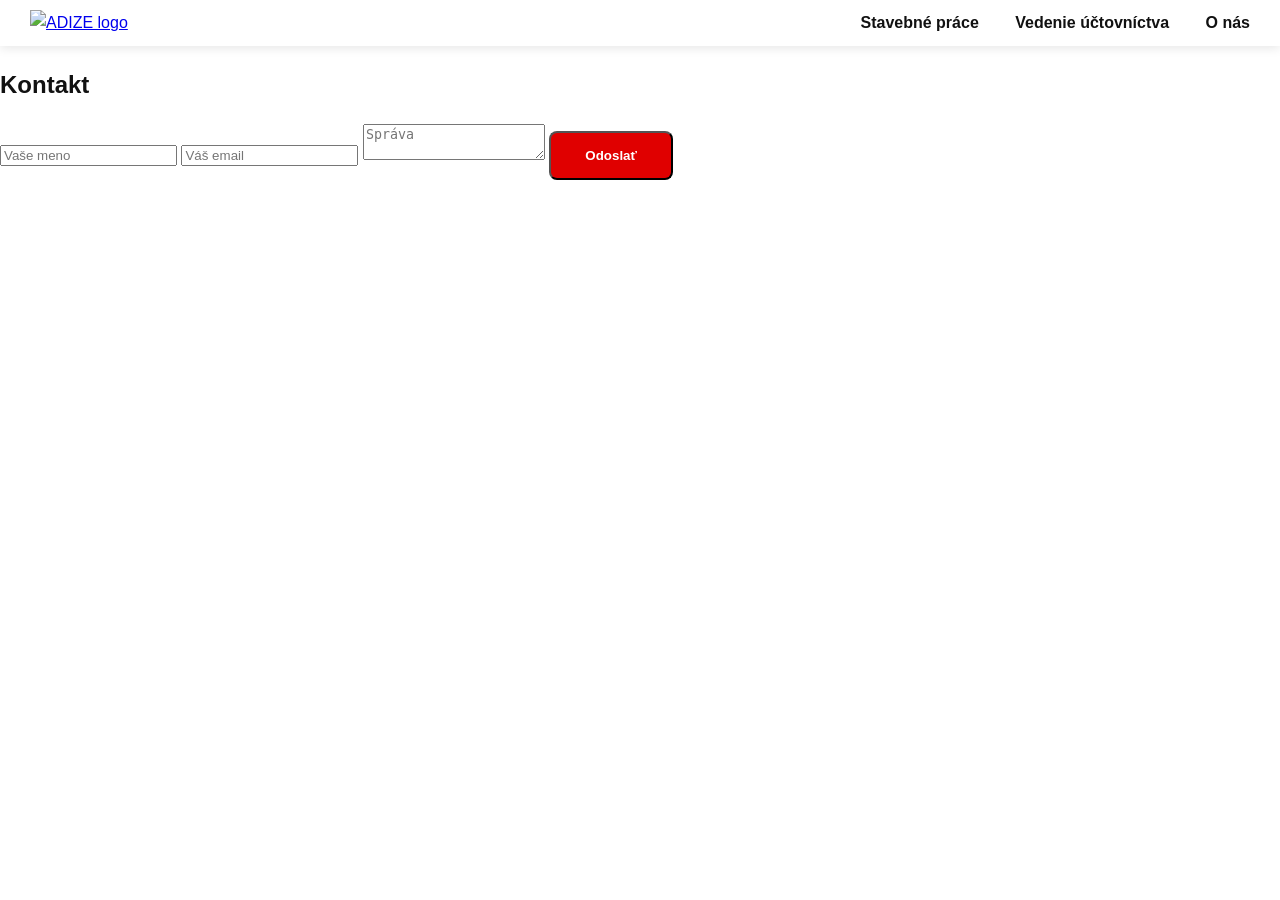
==== kontakt.html @ 1c266d28 "stavby" ====
<!DOCTYPE html>
<html lang="sk">
<head>
    <meta charset="UTF-8">
    <link rel="stylesheet" href="style.css">
    <title>Kontakt | ADIZE</title>
</head>
<body>

<header class="header">
    <a href="index.html">
        <img src="images/logo.png" class="logo" alt="ADIZE logo">
    </a>

    <nav>
        <a href="stavby.html">Stavebné práce</a>
        <a href="uctovnictvo.html">Vedenie účtovníctva</a>
        <a href="o_nas.html">O nás</a>
    </nav>
</header>


<section class="page-content">
    <h1>Kontakt</h1>

    <form action="send.php" method="POST">
        <input type="text" name="name" placeholder="Vaše meno" required>
        <input type="email" name="email" placeholder="Váš email" required>
        <textarea name="message" placeholder="Správa" required></textarea>
        <button type="submit" class="btn-primary">Odoslať</button>
    </form>
</section>

</body>
</html>
---- style.css ----
/* -------------------- GLOBAL STYLE -------------------- */
body {
    margin: 0;
    font-family: 'Segoe UI', Arial, sans-serif;
    background: #ffffff;
    color: #111111;
    line-height: 1.6;
}

section {
    margin-bottom: 70px;
}

.page-container {
    max-width: 1200px;
    margin: 0 auto;
    padding: 40px 20px;
}

/* -------------------- HEADER -------------------- */
.header {
    display: flex;
    justify-content: space-between;
    align-items: center;
    padding: 10px 30px;
    background: #ffffff;
    box-shadow: 0 2px 10px rgba(0, 0, 0, 0.1);
    position: sticky;
    top: 0;
    z-index: 100;
}

.logo {
    height: 55px;
    transition: 0.3s ease;
}

.logo:hover {
    transform: scale(1.03);
}

.header nav a {
    margin-left: 32px;
    text-decoration: none;
    color: #111111;
    font-weight: 600;
    transition: 0.3s;
    font-size: 16px;
}

.header nav a:hover,
.header nav a.active {
    color: #E00000;
}

/* -------------------- HERO SECTION -------------------- */
.hero {
    height: 100vh;
    background: url('images/hero.png') center/cover no-repeat;
    display: flex;
    align-items: center;
    justify-content: flex-start;
    padding-left: 60px;
    position: relative;
}

.hero::after {
    content: "";
    position: absolute;
    top: 0;
    left: 0;
    width: 100%;
    height: 100%;
    background: rgba(0, 0, 0, 0.22);
    z-index: 1;
}

.hero-content {
    position: relative;
    max-width: 600px;
    color: white;
    z-index: 2;
}

.hero h1 {
    font-size: 52px;
    margin-bottom: 15px;
    font-weight: 800;
    color: #fdfdfd;
}

.hero p {
    font-size: 20px;
    margin-bottom: 30px;
    color: #e8e8e8;
}

.btn-primary {
    display: inline-block;
    padding: 15px 34px;
    background: #E00000;
    color: white;
    font-weight: bold;
    border-radius: 8px;
    text-decoration: none;
    transition: 0.3s;
}

.btn-primary:hover {
    background: #b70000;
    transform: translateY(-3px);
}

/* -------------------- PAGE HEADERS -------------------- */
.page-header h1 {
    font-size: 40px;
    font-weight: 800;
    margin-bottom: 10px;
}

.page-header p {
    font-size: 19px;
    color: #444;
}

/* -------------------- SERVICES DETAIL -------------------- */
.services-detail h2 {
    color: #E00000;
    font-size: 28px;
    margin-bottom: 20px;
}

.service-list {
    list-style: none;
    padding: 0;
}

.service-list li {
    font-size: 18px;
    margin: 10px 0;
}

/* -------------------- GALLERY -------------------- */
.gallery-section h2 {
    color: #E00000;
    margin-bottom: 20px;
    font-size: 30px;
    font-weight: 700;
}

.gallery-grid {
    display: grid;
    grid-template-columns: repeat(auto-fill, minmax(280px, 1fr));
    gap: 25px;
    margin-top: 20px;
}

.gallery-grid img {
    width: 100%;
    height: 220px;
    object-fit: cover;
    border-radius: 14px;
    box-shadow: 0 6px 20px rgba(0, 0, 0, 0.15);
    transition: transform .3s ease, box-shadow .3s ease;
}

.gallery-grid img:hover {
    transform: scale(1.04);
    box-shadow: 0 10px 25px rgba(0, 0, 0, 0.25);
}

/* MASONRY GALLERY */
.masonry {
    column-count: 3;
    column-gap: 20px;
    padding-top: 20px;
}

.masonry img {
    width: 100%;
    margin-bottom: 20px;
    border-radius: 12px;
    display: block;
    break-inside: avoid;
    box-shadow: 0 6px 20px rgba(0, 0, 0, 0.15);
    transition: transform .3s ease, box-shadow .3s ease;
    cursor: pointer;
}

.masonry img:hover {
    transform: translateY(-5px) scale(1.03);
    box-shadow: 0 14px 35px rgba(0, 0, 0, 0.25);
}

/* MODERN FULL-TEXT SECTION */
.premium-services {
    margin-top: 60px;
    padding: 20px;
    background: #ffffff;
}

.premium-services h2 {
    color: #E00000;
    font-size: 30px;
    font-weight: 800;
    margin-top: 40px;
}

.premium-services h3 {
    font-size: 22px;
    margin-top: 25px;
    font-weight: 700;
}

.premium-services .lead-text {
    font-size: 18px;
    max-width: 950px;
    color: #444;
    margin-bottom: 25px;
}

.premium-services p {
    max-width: 900px;
    color: #333;
    font-size: 17px;
    margin-bottom: 15px;
}

.premium-services ul {
    max-width: 900px;
    padding-left: 20px;
}

.premium-services ul li {
    margin: 8px 0;
    font-size: 16px;
}

/* --- More button --- */
.more-btn {
    margin-top: 25px;
    cursor: pointer;
}

/* --- Hidden long version --- */
.details-content {
    max-height: 0;
    overflow: hidden;
    opacity: 0;
    transition: all .5s ease;
    margin-top: 0;
}

.details-content.open {
    max-height: 2000px; /* dostatočne veľké */
    opacity: 1;
    margin-top: 30px;
}

/* DVA MODERNÉ BOXY */
.two-columns {
    display: grid;
    grid-template-columns: 1fr;
    gap: 40px;
    margin-top: 60px;
}

.column-box {
    display: grid;
    grid-template-columns: 1fr 1fr;
    align-items: center;
    gap: 30px;
    padding: 30px;
    border-radius: 16px;
    box-shadow: 0 8px 25px rgba(0, 0, 0, 0.12);
    background: #fff;
}

.box-content h2 {
    color: #E00000;
    font-size: 28px;
    margin-bottom: 10px;
}

.box-content p {
    font-size: 17px;
    color: #555;
    margin-bottom: 20px;
}

/* Skrytá dlhá verzia */
.details-box {
    max-height: 0;
    overflow: hidden;
    opacity: 0;
    transition: all .5s ease;
}

.details-box.open {
    max-height: 1200px;
    opacity: 1;
    margin-top: 15px;
}

.details-box ul {
    margin: 10px 0 0 15px;
    padding: 0;
}

.details-box ul li {
    margin-bottom: 8px;
    font-size: 16px;
}

/* RESPONSIVE */
@media (max-width: 900px) {
    .column-box {
        grid-template-columns: 1fr;
    }
}

/* BOX LAYOUT */
.column-box {
    display: flex;
    gap: 40px;
    margin-top: 40px;
    align-items: flex-start;
    position: relative;
    z-index: 2;
}

.box-content {
    width: 55%;
}

.box-photo {
    width: 45%;
    height: 350px;
    object-fit: cover;
    border-radius: 15px;
    box-shadow: 0 5px 20px rgba(0, 0, 0, 0.15);
}

/* Rozbalený obsah cez celú šírku */
.details-box {
    max-height: 0;
    overflow: hidden;
    opacity: 0;
    transition: all .45s ease;
    padding: 0 5px;
    margin-top: 10px;
}

.details-box.open {
    max-height: 2000px;
    opacity: 1;
    margin-top: 25px;
}

/* Celá šírka po otvorení */
.full-width-details {
    width: 100%;
    grid-column: 1 / -1;
    overflow: hidden;
}

.full-details-box {
    width: 100%;
    background: #ffffff;
    padding: 35px;
    margin-top: 1px;

    overflow: hidden;
    border-radius: 18px;
    box-shadow: 0 8px 25px rgba(0, 0, 0, 0.12);

    max-height: 0;
    opacity: 0;
    transition: all .45s ease;
}

.full-details-box.open {
    max-height: 2000px;
    opacity: 1;
    width: 100%;
}

.full-width-details {
    width: 100%;
    margin-top: 30px;
}

.higher-box {
    position: relative;
    z-index: 0;
    top: -200px;
}

.botton-box {
    top: -200px;
}

.higher_2-box {
    position: relative;
    z-index: 0;
    top: -300px;
}
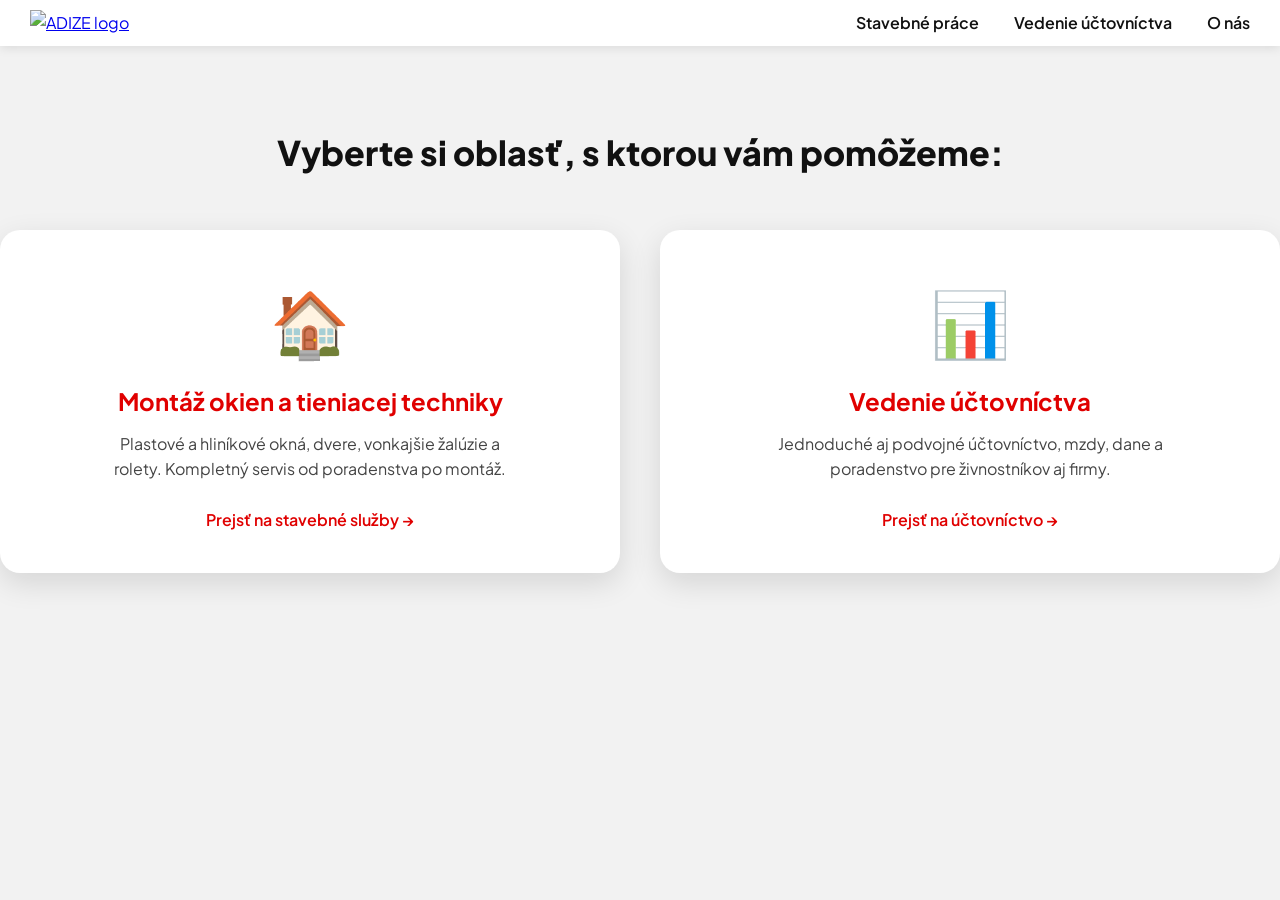
==== commit 08c75620: "stavby" ====
--- a/kontakt.html
+++ b/kontakt.html
@@ -20,16 +20,32 @@
 </header>
 
 
-<section class="page-content">
-    <h1>Kontakt</h1>
+<section class="service-choice">
+    <h2>Vyberte si oblasť, s ktorou vám pomôžeme:</h2>
 
-    <form action="send.php" method="POST">
-        <input type="text" name="name" placeholder="Vaše meno" required>
-        <input type="email" name="email" placeholder="Váš email" required>
-        <textarea name="message" placeholder="Správa" required></textarea>
-        <button type="submit" class="btn-primary">Odoslať</button>
-    </form>
+    <div class="choice-grid">
+        <a href="stavby.html" class="choice-card">
+            <div class="choice-icon">🏠</div>
+            <h3>Montáž okien a tieniacej techniky</h3>
+            <p>
+                Plastové a hliníkové okná, dvere, vonkajšie žalúzie a rolety.
+                Kompletný servis od poradenstva po montáž.
+            </p>
+            <span class="choice-link">Prejsť na stavebné služby →</span>
+        </a>
+
+        <a href="uctovnictvo.html" class="choice-card">
+            <div class="choice-icon">📊</div>
+            <h3>Vedenie účtovníctva</h3>
+            <p>
+                Jednoduché aj podvojné účtovníctvo, mzdy, dane a poradenstvo
+                pre živnostníkov aj firmy.
+            </p>
+            <span class="choice-link">Prejsť na účtovníctvo →</span>
+        </a>
+    </div>
 </section>
+
 
 </body>
 </html>
--- a/style.css
+++ b/style.css
@@ -1,9 +1,40 @@
-/* -------------------- GLOBAL STYLE -------------------- */
+/* =========================================================
+   MODERN FONT SET
+   ========================================================= */
+@import url('https://fonts.googleapis.com/css2?family=Plus+Jakarta+Sans:wght@300;400;500;600;700;800&family=DM+Serif+Display&display=swap');
+
+/* =========================================================
+   GLOBAL
+   ========================================================= */
+:root {
+    --bg: #f2f2f2;
+    --text: #111111;
+    --muted: #444444;
+    --card: #ffffff;
+    --accent: #E00000;
+    --accent-dark: #b70000;
+
+    --shadow-sm: 0 2px 10px rgba(0, 0, 0, 0.10);
+    --shadow-md: 0 6px 20px rgba(0, 0, 0, 0.15);
+    --shadow-lg: 0 8px 25px rgba(0, 0, 0, 0.12);
+
+    --radius-sm: 8px;
+    --radius-md: 14px;
+    --radius-lg: 16px;
+    --radius-xl: 20px;
+
+    --container: 1200px;
+}
+
+* {
+    box-sizing: border-box;
+}
+
 body {
     margin: 0;
-    font-family: 'Segoe UI', Arial, sans-serif;
-    background: #ffffff;
-    color: #111111;
+    font-family: 'Plus Jakarta Sans', sans-serif;
+    background: var(--bg);
+    color: var(--text);
     line-height: 1.6;
 }
 
@@ -12,19 +43,21 @@
 }
 
 .page-container {
-    max-width: 1200px;
+    max-width: var(--container);
     margin: 0 auto;
     padding: 40px 20px;
 }
 
-/* -------------------- HEADER -------------------- */
+/* =========================================================
+   HEADER
+   ========================================================= */
 .header {
     display: flex;
     justify-content: space-between;
     align-items: center;
     padding: 10px 30px;
-    background: #ffffff;
-    box-shadow: 0 2px 10px rgba(0, 0, 0, 0.1);
+    background: var(--card);
+    box-shadow: var(--shadow-sm);
     position: sticky;
     top: 0;
     z-index: 100;
@@ -42,18 +75,20 @@
 .header nav a {
     margin-left: 32px;
     text-decoration: none;
-    color: #111111;
+    color: var(--text);
     font-weight: 600;
+    font-size: 16px;
     transition: 0.3s;
-    font-size: 16px;
 }
 
 .header nav a:hover,
 .header nav a.active {
-    color: #E00000;
-}
-
-/* -------------------- HERO SECTION -------------------- */
+    color: var(--accent);
+}
+
+/* =========================================================
+   HERO
+   ========================================================= */
 .hero {
     height: 100vh;
     background: url('images/hero.png') center/cover no-repeat;
@@ -67,10 +102,7 @@
 .hero::after {
     content: "";
     position: absolute;
-    top: 0;
-    left: 0;
-    width: 100%;
-    height: 100%;
+    inset: 0;
     background: rgba(0, 0, 0, 0.22);
     z-index: 1;
 }
@@ -78,61 +110,71 @@
 .hero-content {
     position: relative;
     max-width: 600px;
-    color: white;
+    color: #ffffff;
     z-index: 2;
 }
 
 .hero h1 {
     font-size: 52px;
-    margin-bottom: 15px;
+    margin: 0 0 15px 0;
     font-weight: 800;
     color: #fdfdfd;
 }
 
 .hero p {
     font-size: 20px;
-    margin-bottom: 30px;
+    margin: 0 0 30px 0;
     color: #e8e8e8;
 }
 
+/* =========================================================
+   BUTTONS
+   ========================================================= */
 .btn-primary {
     display: inline-block;
     padding: 15px 34px;
-    background: #E00000;
-    color: white;
-    font-weight: bold;
-    border-radius: 8px;
+    background: var(--accent);
+    color: #ffffff;
+    font-weight: 700;
+    border-radius: var(--radius-sm);
     text-decoration: none;
     transition: 0.3s;
 }
 
 .btn-primary:hover {
-    background: #b70000;
+    background: var(--accent-dark);
     transform: translateY(-3px);
 }
 
-/* -------------------- PAGE HEADERS -------------------- */
-.page-header h1 {
-    font-size: 40px;
+/* =========================================================
+   PAGE HEADERS
+   ========================================================= */
+.page-header h2 {
+    font-size: 28px;
     font-weight: 800;
-    margin-bottom: 10px;
+    margin: 0 0 10px 0;
+    color: var(--accent);
 }
 
 .page-header p {
     font-size: 19px;
-    color: #444;
-}
-
-/* -------------------- SERVICES DETAIL -------------------- */
+    color: var(--muted);
+    margin: 0;
+}
+
+/* =========================================================
+   SERVICES DETAIL
+   ========================================================= */
 .services-detail h2 {
-    color: #E00000;
+    color: var(--accent);
     font-size: 28px;
-    margin-bottom: 20px;
+    margin: 0 0 20px 0;
 }
 
 .service-list {
     list-style: none;
     padding: 0;
+    margin: 0;
 }
 
 .service-list li {
@@ -140,10 +182,18 @@
     margin: 10px 0;
 }
 
-/* -------------------- GALLERY -------------------- */
+/* =========================================================
+   GALLERY
+   ========================================================= */
+.gallery-section {
+    margin-top: 100px;
+    background: var(--bg);
+    padding: 40px 0;
+}
+
 .gallery-section h2 {
-    color: #E00000;
-    margin-bottom: 20px;
+    color: var(--accent);
+    margin: 0 0 20px 0;
     font-size: 30px;
     font-weight: 700;
 }
@@ -159,8 +209,8 @@
     width: 100%;
     height: 220px;
     object-fit: cover;
-    border-radius: 14px;
-    box-shadow: 0 6px 20px rgba(0, 0, 0, 0.15);
+    border-radius: var(--radius-md);
+    box-shadow: var(--shadow-md);
     transition: transform .3s ease, box-shadow .3s ease;
 }
 
@@ -169,7 +219,9 @@
     box-shadow: 0 10px 25px rgba(0, 0, 0, 0.25);
 }
 
-/* MASONRY GALLERY */
+/* =========================================================
+   MASONRY
+   ========================================================= */
 .masonry {
     column-count: 3;
     column-gap: 20px;
@@ -182,7 +234,7 @@
     border-radius: 12px;
     display: block;
     break-inside: avoid;
-    box-shadow: 0 6px 20px rgba(0, 0, 0, 0.15);
+    box-shadow: var(--shadow-md);
     transition: transform .3s ease, box-shadow .3s ease;
     cursor: pointer;
 }
@@ -192,43 +244,48 @@
     box-shadow: 0 14px 35px rgba(0, 0, 0, 0.25);
 }
 
-/* MODERN FULL-TEXT SECTION */
+/* =========================================================
+   PREMIUM / LONG TEXT SECTION
+   ========================================================= */
 .premium-services {
-    margin-top: 60px;
+    margin-top: -30px;
     padding: 20px;
-    background: #ffffff;
+    background: var(--bg);
 }
 
 .premium-services h2 {
-    color: #E00000;
+    color: var(--accent);
     font-size: 30px;
     font-weight: 800;
-    margin-top: 40px;
+    margin: 40px 0 0 0;
 }
 
 .premium-services h3 {
     font-size: 22px;
-    margin-top: 25px;
+    margin: 25px 0 0 0;
     font-weight: 700;
 }
 
 .premium-services .lead-text {
+    text-align: justify;
+    text-justify: inter-word;
     font-size: 18px;
-    max-width: 950px;
-    color: #444;
-    margin-bottom: 25px;
+    max-width: 1200px;
+    color: var(--muted);
+    margin: 0 0 25px 0;
 }
 
 .premium-services p {
     max-width: 900px;
     color: #333;
     font-size: 17px;
-    margin-bottom: 15px;
+    margin: 0 0 15px 0;
 }
 
 .premium-services ul {
     max-width: 900px;
     padding-left: 20px;
+    margin: 0;
 }
 
 .premium-services ul li {
@@ -236,13 +293,13 @@
     font-size: 16px;
 }
 
-/* --- More button --- */
+/* more button */
 .more-btn {
     margin-top: 25px;
     cursor: pointer;
 }
 
-/* --- Hidden long version --- */
+/* hidden long version */
 .details-content {
     max-height: 0;
     overflow: hidden;
@@ -252,12 +309,24 @@
 }
 
 .details-content.open {
-    max-height: 2000px; /* dostatočne veľké */
+    max-height: 2000px;
     opacity: 1;
     margin-top: 30px;
 }
 
-/* DVA MODERNÉ BOXY */
+/* detail: allow full width inside premium */
+.premium-services .details-box,
+.premium-services .details-box ul,
+.premium-services .details-box p {
+    max-width: none;
+    width: 98%;
+}
+
+/* =========================================================
+   TWO COLUMNS / BOXES (FINAL SINGLE SOURCE OF TRUTH)
+   - v tvojom povodnom css bolo .column-box duplicitne (grid aj flex)
+   - tu je final: FLEX + stabilne rozmery pre obe stranky
+   ========================================================= */
 .two-columns {
     display: grid;
     grid-template-columns: 1fr;
@@ -266,71 +335,33 @@
 }
 
 .column-box {
-    display: grid;
-    grid-template-columns: 1fr 1fr;
-    align-items: center;
-    gap: 30px;
-    padding: 30px;
-    border-radius: 16px;
-    box-shadow: 0 8px 25px rgba(0, 0, 0, 0.12);
-    background: #fff;
-}
-
-.box-content h2 {
-    color: #E00000;
-    font-size: 28px;
-    margin-bottom: 10px;
-}
-
-.box-content p {
-    font-size: 17px;
-    color: #555;
-    margin-bottom: 20px;
-}
-
-/* Skrytá dlhá verzia */
-.details-box {
-    max-height: 0;
-    overflow: hidden;
-    opacity: 0;
-    transition: all .5s ease;
-}
-
-.details-box.open {
-    max-height: 1200px;
-    opacity: 1;
-    margin-top: 15px;
-}
-
-.details-box ul {
-    margin: 10px 0 0 15px;
-    padding: 0;
-}
-
-.details-box ul li {
-    margin-bottom: 8px;
-    font-size: 16px;
-}
-
-/* RESPONSIVE */
-@media (max-width: 900px) {
-    .column-box {
-        grid-template-columns: 1fr;
-    }
-}
-
-/* BOX LAYOUT */
-.column-box {
     display: flex;
     gap: 40px;
     margin-top: 40px;
     align-items: flex-start;
     position: relative;
     z-index: 2;
+
+    padding: 30px;
+    border-radius: var(--radius-lg);
+    background: var(--card);
+    box-shadow: var(--shadow-lg);
 }
 
 .box-content {
     width: 55%;
+}
+
+.box-content h2 {
+    color: var(--accent);
+    font-size: 28px;
+    margin: 0 0 10px 0;
+}
+
+.box-content p {
+    font-size: 17px;
+    color: #555;
+    margin: 0 0 20px 0;
 }
 
 .box-photo {
@@ -341,7 +372,13 @@
     box-shadow: 0 5px 20px rgba(0, 0, 0, 0.15);
 }
 
-/* Rozbalený obsah cez celú šírku */
+/* special photo sizing you used */
+.box-photo-okna {
+    width: 45%;
+    height: 620px;
+}
+
+/* hidden details (inside box) */
 .details-box {
     max-height: 0;
     overflow: hidden;
@@ -357,25 +394,36 @@
     margin-top: 25px;
 }
 
-/* Celá šírka po otvorení */
+.details-box ul {
+    margin: 10px 0 0 15px;
+    padding: 0;
+}
+
+.details-box ul li {
+    margin-bottom: 8px;
+    font-size: 15px;
+}
+
+/* full width details card */
 .full-width-details {
     width: 100%;
+    margin-top: 30px;
     grid-column: 1 / -1;
     overflow: hidden;
 }
 
 .full-details-box {
     width: 100%;
-    background: #ffffff;
+    background: var(--card);
     padding: 35px;
     margin-top: 1px;
 
-    overflow: hidden;
     border-radius: 18px;
-    box-shadow: 0 8px 25px rgba(0, 0, 0, 0.12);
+    box-shadow: var(--shadow-lg);
 
     max-height: 0;
     opacity: 0;
+    overflow: hidden;
     transition: all .45s ease;
 }
 
@@ -385,11 +433,7 @@
     width: 100%;
 }
 
-.full-width-details {
-    width: 100%;
-    margin-top: 30px;
-}
-
+/* positioning helpers (kept as you had) */
 .higher-box {
     position: relative;
     z-index: 0;
@@ -405,3 +449,483 @@
     z-index: 0;
     top: -300px;
 }
+
+.box-okna {
+    margin-top: -50px;
+    position: relative;
+    z-index: 2;
+    top: 50px;
+}
+
+.box-okna-details {
+    margin-top: -100px;
+    position: relative;
+    z-index: 0;
+    top: -20px;
+}
+
+.box-zaluzie {
+    margin-top: -50px;
+    position: relative;
+    z-index: 2;
+    top: 110px;
+}
+
+.box-zaluzie-details {
+    margin-top: -100px;
+    position: relative;
+    z-index: 0;
+    top: -20px;
+}
+
+/* responsive for boxes */
+@media (max-width: 900px) {
+    .column-box {
+        flex-direction: column;
+    }
+
+    .box-content,
+    .box-photo,
+    .box-photo-okna {
+        width: 100%;
+    }
+
+    .box-photo {
+        height: 260px;
+    }
+
+    .box-photo-okna {
+        height: 320px;
+    }
+
+    .masonry {
+        column-count: 1;
+    }
+}
+
+/* =========================================================
+   CONTACT SECTION
+   ========================================================= */
+.contact-section {
+    max-width: 1120px;
+    margin: 80px auto 0;
+    padding: 35px;
+    border-radius: var(--radius-lg);
+    background: var(--card);
+    box-shadow: var(--shadow-lg);
+    display: flex;
+    flex-direction: column;
+    gap: 25px;
+}
+
+.contact-section h2 {
+    color: var(--accent);
+    font-size: 30px;
+    font-weight: 800;
+    margin: 0 0 15px 0;
+}
+
+.contact-section p {
+    font-size: 17px;
+    color: var(--muted);
+    margin: 0 0 30px 0;
+}
+
+/* form */
+.contact-form {
+    display: flex;
+    flex-direction: column;
+    gap: 25px;
+}
+
+.form-group {
+    display: flex;
+    flex-direction: column;
+}
+
+.form-group label {
+    font-weight: 600;
+    color: #222;
+    margin-bottom: 8px;
+}
+
+.form-group input,
+.form-group textarea {
+    padding: 14px 16px;
+    font-size: 16px;
+    border: 1px solid #ccc;
+    border-radius: 10px;
+    outline: none;
+    transition: 0.3s;
+}
+
+.form-group input:focus,
+.form-group textarea:focus {
+    border-color: var(--accent);
+    box-shadow: 0 0 0 3px rgba(224, 0, 0, 0.15);
+}
+
+.contact-submit {
+    width: fit-content;
+    padding: 16px 34px;
+    font-size: 17px;
+}
+
+/* =========================================================
+   CONTACT HEADING – telefon vedla nadpisu
+   ========================================================= */
+
+.contact-heading{
+    display: flex;
+    align-items: center;
+    gap: 18px;
+    flex-wrap: wrap;
+}
+
+.contact-inline{
+    display: inline-flex;
+    align-items: center;
+    gap: 8px;
+    padding: 6px 12px;
+    border-radius: 999px;
+    background: rgba(224,0,0,0.08);
+}
+
+.contact-inline svg{
+    width: 18px;
+    height: 18px;
+    fill: var(--accent);
+}
+
+.contact-inline a{
+    text-decoration: none;
+    font-size: 16px;
+    font-weight: 700;
+    color: var(--accent);
+    white-space: nowrap;
+}
+
+/* mobil – nech ide pod nadpis */
+@media (max-width: 520px){
+    .contact-heading{
+        align-items: flex-start;
+    }
+
+    .contact-inline{
+        margin-top: 6px;
+    }
+}
+
+
+/* =========================================================
+   TOAST
+   ========================================================= */
+#toast {
+    position: fixed;
+    right: 30px;
+    bottom: 30px;
+    z-index: 9999;
+    display: flex;
+    flex-direction: column;
+    gap: 12px;
+}
+
+.toast-message {
+    background: #111;
+    color: #fff;
+    padding: 16px 22px;
+    border-radius: 10px;
+    font-size: 16px;
+    font-weight: 500;
+    box-shadow: 0 6px 18px rgba(0, 0, 0, 0.2);
+    opacity: 0;
+    transform: translateY(20px);
+    animation: toastIn 0.4s forwards, toastOut 0.4s forwards 3s;
+}
+
+@keyframes toastIn {
+    from {
+        opacity: 0;
+        transform: translateY(20px);
+    }
+    to {
+        opacity: 1;
+        transform: translateY(0);
+    }
+}
+
+@keyframes toastOut {
+    from {
+        opacity: 1;
+        transform: translateY(0);
+    }
+    to {
+        opacity: 0;
+        transform: translateY(20px);
+    }
+}
+
+/* =========================================================
+   SERVICE CHOICE
+   ========================================================= */
+.service-choice {
+    margin-top: 80px;
+    text-align: center;
+}
+
+.service-choice h2 {
+    font-size: 34px;
+    font-weight: 800;
+    margin: 0 0 50px 0;
+    color: var(--text);
+}
+
+.choice-grid {
+    display: grid;
+    grid-template-columns: repeat(auto-fit, minmax(320px, 1fr));
+    gap: 40px;
+}
+
+.choice-card {
+    background: var(--card);
+    padding: 40px 35px;
+    border-radius: var(--radius-xl);
+    text-decoration: none;
+    color: var(--text);
+    box-shadow: 0 10px 30px rgba(0, 0, 0, 0.12);
+    transition: transform .35s ease, box-shadow .35s ease;
+    display: flex;
+    flex-direction: column;
+    align-items: center;
+}
+
+.choice-card:hover {
+    transform: translateY(-8px);
+    box-shadow: 0 20px 45px rgba(0, 0, 0, 0.18);
+}
+
+.choice-icon {
+    font-size: 64px;
+    margin-bottom: 10px;
+}
+
+.choice-card h3 {
+    font-size: 24px;
+    font-weight: 700;
+    margin: 0 0 10px 0;
+    color: var(--accent);
+}
+
+.choice-card p {
+    font-size: 16px;
+    color: var(--muted);
+    max-width: 420px;
+    margin: 0 0 25px 0;
+}
+
+.choice-link {
+    font-weight: 600;
+    color: var(--accent);
+    font-size: 16px;
+}
+
+/* =========================
+   UCTOVNICTVO – INE ZAROVNANIE
+   (ROZMERY OSTAVAJU ROVNAKE)
+   ========================= */
+
+/* header text */
+.ucto-page .page-header.ucto-header p {
+    text-align: justify;
+    text-justify: inter-word;
+    max-width: 1200px;
+}
+
+/* texty v kartach */
+.ucto-page .box-content p {
+    text-align: justify;
+    text-justify: inter-word;
+}
+
+.ucto-page .full-width-details{
+  margin-top: -135px;
+}
+
+/* zoznamy nech ostanu citatelne */
+.ucto-page .box-content ul {
+    text-align: left;
+}
+
+.ucto-page .two-columns{
+  margin-top: -50px;   /* namiesto 60px */
+}
+
+/* karty */
+.ucto-page .column-box {
+    align-items: flex-start !important; /* rovnako ako stavby */
+}
+
+.ucto-page .box-content h2,
+.ucto-page .box-content h3,
+.ucto-page .box-content p,
+.ucto-page .box-content ul {
+    margin-left: 0 !important;
+    margin-right: 0 !important;
+}
+
+/* tlacidlo nech nie je centrovane */
+.ucto-page .btn-primary {
+    margin-left: 0 !important;
+    margin-right: 0 !important;
+}
+
+
+.ucto-page .box-content h2,
+.ucto-page .box-content p {
+    margin-left: auto;
+    margin-right: auto;
+}
+
+.ucto-page .btn-primary {
+    margin-left: auto;
+    margin-right: auto; /* tlacidlo do stredu */
+    display: inline-block;
+}
+
+/* =========================================================
+   O NAS (o_nas.html) – bez cerveneho pozadia
+   - cervena iba akcent (nadpisy)
+   - hero svetly/neutralny
+   - kompaktne prve okno
+   ========================================================= */
+
+.about-hero{
+    min-height: 200px;
+    display: flex;
+    align-items: center;
+    justify-content: center;
+    padding: 42px 20px;
+    text-align: center;
+
+    /* ziadne cervene pozadie */
+    background: linear-gradient(180deg, #ffffff 0%, #f3f3f3 100%);
+    box-shadow: var(--shadow-sm);
+}
+
+/* zrusime overlay uplne */
+.about-hero::before{
+    content: none;
+}
+
+.about-hero-content{
+    max-width: var(--container);
+    width: 100%;
+    padding: 0 20px;
+    color: var(--text);
+}
+
+.about-hero-content h1{
+    font-size: clamp(28px, 3vw, 44px);
+    font-weight: 800;
+    margin: 0 0 8px 0;
+    color: var(--accent); /* cervena iba na nadpis */
+}
+
+.about-hero-content p{
+    font-size: clamp(14px, 1.2vw, 18px);
+    color: var(--muted);
+    margin: 0;
+}
+
+/* hlavna sekcia */
+.about-section{
+    padding: 0 20px 55px;
+}
+
+/* karta (prve okno) */
+.about-container{
+    max-width: 980px;
+    margin: 22px auto 0;  /* uz NEGATIVNY margin, nech nie je prechod cez hero */
+    display: flex;
+    gap: 26px;
+    align-items: flex-start;
+
+    background: var(--card);
+    border-radius: var(--radius-xl);
+    box-shadow: var(--shadow-lg);
+    padding: 28px;
+}
+
+/* text */
+.about-text{
+    width: 58%;
+}
+
+.about-text h2{
+    font-size: 26px;
+    font-weight: 800;
+    color: var(--accent); /* cervena iba nadpis */
+    margin: 0 0 12px 0;
+}
+
+.about-text p{
+    font-size: 16px;
+    color: #555;
+    margin: 0 0 12px 0;
+}
+
+.about-text ul{
+    list-style: none;
+    padding: 0;
+    margin: 14px 0 0 0;
+}
+
+.about-text ul li{
+    background: #fff;
+    border-radius: 12px;
+    padding: 9px 12px;
+    margin-bottom: 10px;
+    box-shadow: var(--shadow-sm);
+    font-size: 15px;
+    color: var(--text);
+}
+
+/* obrazok */
+.about-image{
+    width: 42%;
+}
+
+.about-image img{
+    width: 100%;
+    height: 320px;
+    object-fit: cover;
+    border-radius: var(--radius-lg);
+    box-shadow: var(--shadow-md);
+    display: block;
+    background: #f1f1f1;
+}
+
+/* responzivita */
+@media (max-width: 900px){
+    .about-hero{
+        min-height: 160px;
+        padding: 36px 16px;
+    }
+
+    .about-container{
+        flex-direction: column;
+        margin: 18px auto 0;
+        padding: 22px;
+        gap: 18px;
+        max-width: 980px;
+    }
+
+    .about-text,
+    .about-image{
+        width: 100%;
+    }
+
+    .about-image img{
+        height: 240px;
+    }
+}
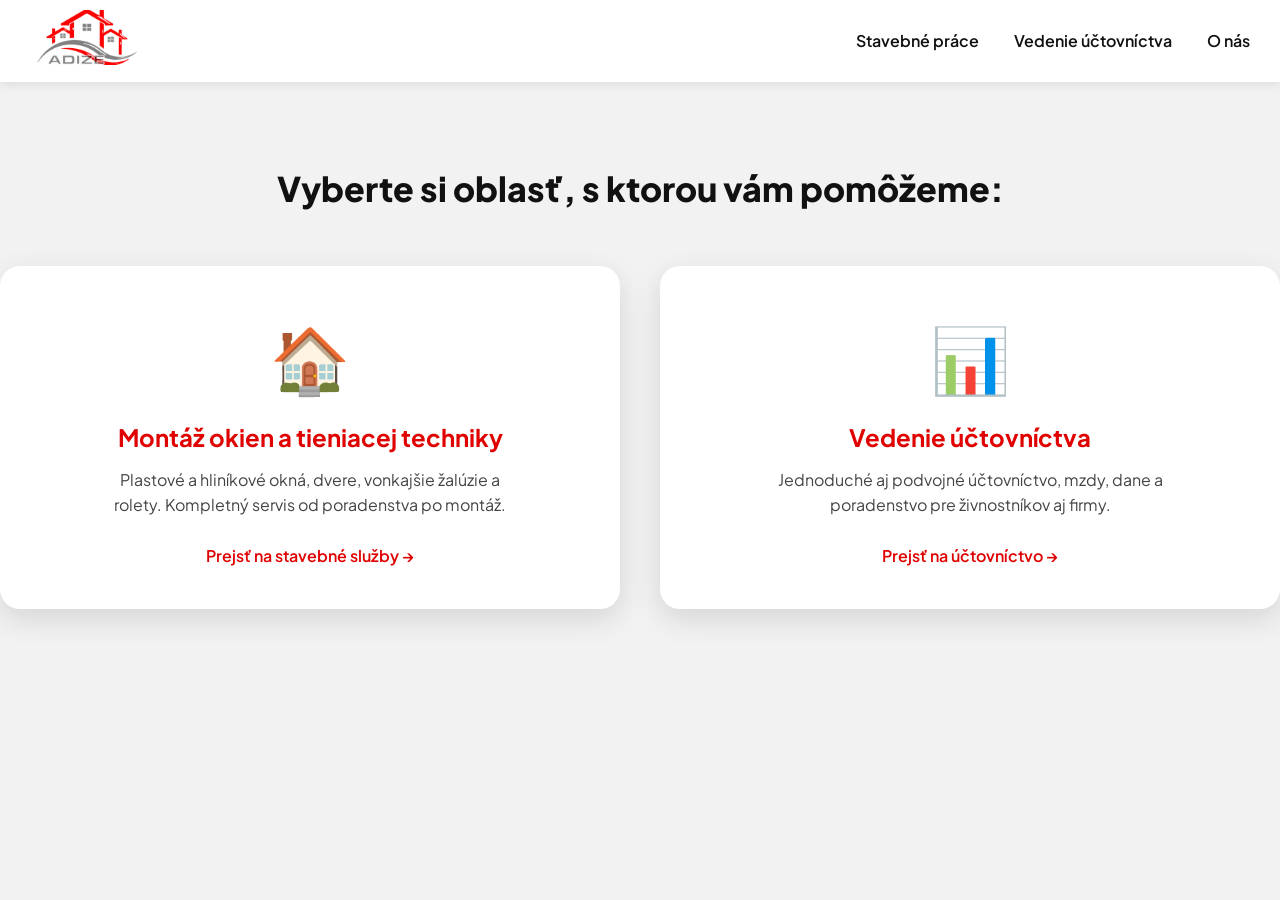
==== commit dafca797: "mobil version" ====
--- a/kontakt.html
+++ b/kontakt.html
@@ -2,6 +2,7 @@
 <html lang="sk">
 <head>
     <meta charset="UTF-8">
+    <meta name="viewport" content="width=device-width, initial-scale=1.0">
     <link rel="stylesheet" href="style.css">
     <title>Kontakt | ADIZE</title>
 </head>
--- a/style.css
+++ b/style.css
@@ -929,3 +929,149 @@
         height: 240px;
     }
 }
+
+@media (max-width: 768px) {
+    .page-container {
+        padding: 24px 16px;
+    }
+
+    .header {
+        padding: 12px 16px;
+        flex-direction: row;
+        align-items: center;
+        justify-content: space-between;
+        gap: 12px;
+    }
+
+    .logo {
+        height: 44px;
+        flex-shrink: 0;
+    }
+
+    .header nav {
+        display: flex;
+        flex-wrap: wrap;
+        justify-content: flex-end;
+        gap: 8px 14px;
+    }
+
+    .header nav a {
+        margin-left: 0;
+        font-size: 14px;
+    }
+
+    .premium-services {
+        padding: 10px 0;
+        margin-top: 0;
+    }
+
+    .premium-services h2 {
+        font-size: 24px;
+        line-height: 1.25;
+    }
+
+    .premium-services .lead-text,
+    .premium-services p,
+    .ucto-page .page-header.ucto-header p,
+    .ucto-page .box-content p {
+        text-align: left;
+        text-justify: auto;
+        font-size: 16px;
+        line-height: 1.7;
+    }
+
+    .two-columns {
+        gap: 24px;
+        margin-top: 30px;
+    }
+
+    .column-box {
+        flex-direction: column;
+        gap: 18px;
+        padding: 20px;
+        margin-top: 20px;
+    }
+
+    .box-content {
+        width: 100%;
+    }
+
+    .box-photo,
+    .box-photo-okna {
+        width: 100%;
+        height: auto;
+        max-height: 340px;
+        object-fit: cover;
+    }
+
+    .box-content h2 {
+        font-size: 24px;
+        line-height: 1.25;
+    }
+
+    .box-content h3 {
+        font-size: 20px;
+    }
+
+    .box-content p,
+    .box-content li {
+        font-size: 16px;
+    }
+
+    .details-box ul li {
+        font-size: 15px;
+        line-height: 1.6;
+    }
+
+    .contact-section {
+        margin: 50px auto 0;
+        padding: 22px 18px;
+    }
+
+    .contact-section h2 {
+        font-size: 24px;
+    }
+
+    .contact-inline a {
+        font-size: 14px;
+    }
+
+    .form-group input,
+    .form-group textarea {
+        font-size: 16px;
+    }
+
+    .contact-submit {
+        width: 100%;
+        text-align: center;
+    }
+
+    .gallery-section {
+        margin-top: 60px;
+        padding: 20px 0;
+    }
+
+    .gallery-section h2 {
+        font-size: 24px;
+    }
+
+    .masonry {
+        column-count: 1;
+        column-gap: 0;
+    }
+
+    .masonry img {
+        margin-bottom: 16px;
+    }
+
+    #toast {
+        right: 16px;
+        left: 16px;
+        bottom: 16px;
+    }
+
+    .toast-message {
+        width: 100%;
+        font-size: 15px;
+    }
+}
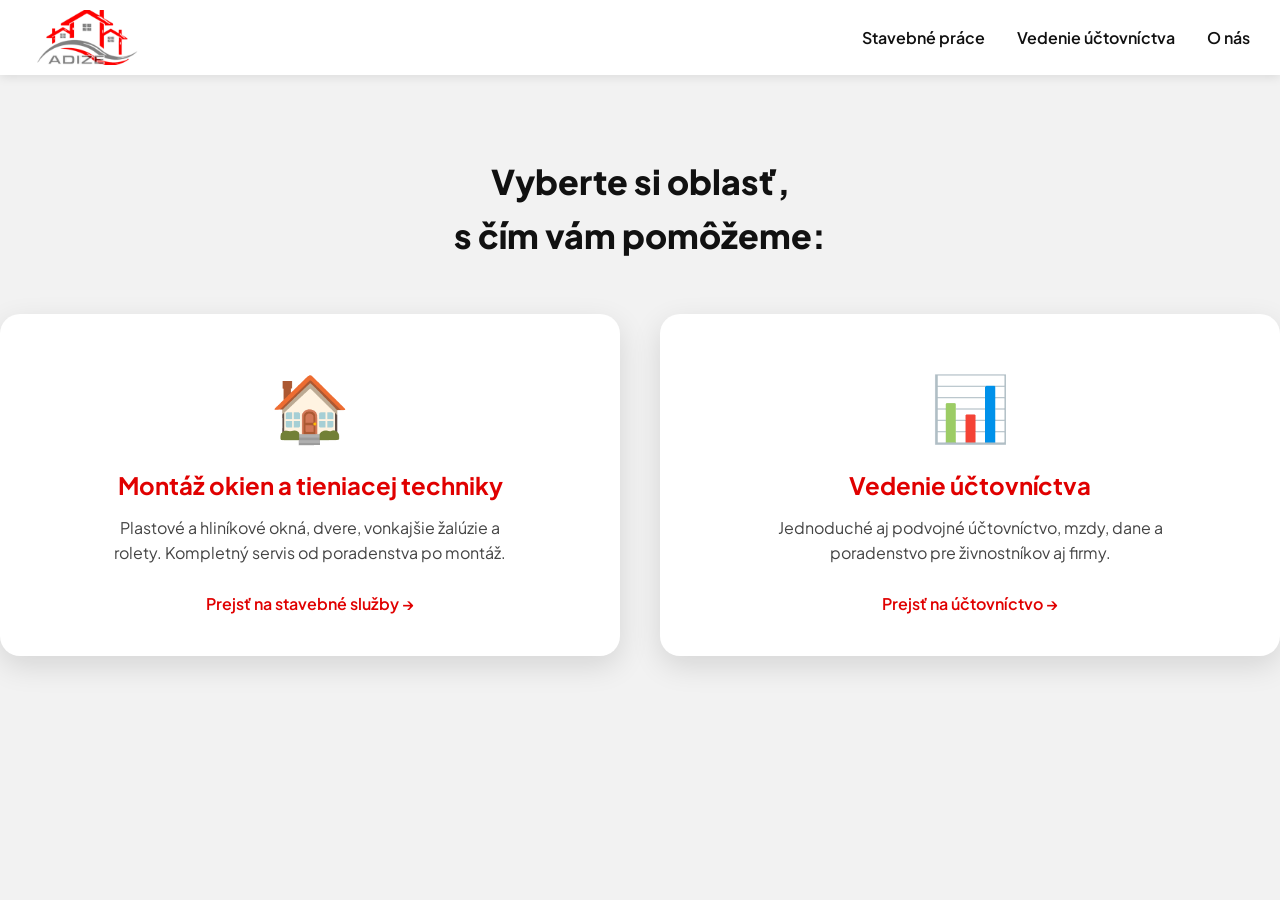
==== commit c6e4bd6d: "header font size" ====
--- a/kontakt.html
+++ b/kontakt.html
@@ -22,7 +22,7 @@
 
 
 <section class="service-choice">
-    <h2>Vyberte si oblasť, s ktorou vám pomôžeme:</h2>
+    <h2>Vyberte si oblasť, <br>s čím vám pomôžeme:</h2>
 
     <div class="choice-grid">
         <a href="stavby.html" class="choice-card">
--- a/style.css
+++ b/style.css
@@ -40,6 +40,11 @@
 
 section {
     margin-bottom: 70px;
+}
+
+img {
+    max-width: 100%;
+    display: block;
 }
 
 .page-container {
@@ -72,6 +77,12 @@
     transform: scale(1.03);
 }
 
+.header nav {
+    display: flex;
+    align-items: center;
+    flex-wrap: wrap;
+}
+
 .header nav a {
     margin-left: 32px;
     text-decoration: none;
@@ -119,6 +130,7 @@
     margin: 0 0 15px 0;
     font-weight: 800;
     color: #fdfdfd;
+    line-height: 1.12;
 }
 
 .hero p {
@@ -139,6 +151,8 @@
     border-radius: var(--radius-sm);
     text-decoration: none;
     transition: 0.3s;
+    border: none;
+    cursor: pointer;
 }
 
 .btn-primary:hover {
@@ -323,9 +337,7 @@
 }
 
 /* =========================================================
-   TWO COLUMNS / BOXES (FINAL SINGLE SOURCE OF TRUTH)
-   - v tvojom povodnom css bolo .column-box duplicitne (grid aj flex)
-   - tu je final: FLEX + stabilne rozmery pre obe stranky
+   TWO COLUMNS / BOXES
    ========================================================= */
 .two-columns {
     display: grid;
@@ -338,10 +350,9 @@
     display: flex;
     gap: 40px;
     margin-top: 40px;
-    align-items: flex-start;
+    align-items: stretch;
     position: relative;
     z-index: 2;
-
     padding: 30px;
     border-radius: var(--radius-lg);
     background: var(--card);
@@ -349,24 +360,42 @@
 }
 
 .box-content {
-    width: 55%;
+    width: 60%;
 }
 
 .box-content h2 {
     color: var(--accent);
     font-size: 28px;
     margin: 0 0 10px 0;
+    line-height: 1.2;
+}
+
+.box-content h3 {
+    font-size: 22px;
+    margin: 18px 0 10px 0;
+    line-height: 1.25;
 }
 
 .box-content p {
     font-size: 17px;
     color: #555;
-    margin: 0 0 20px 0;
+    margin: 0 0 18px 0;
+}
+
+.box-content ul {
+    margin: 8px 0 0 0;
+    padding-left: 20px;
+}
+
+.box-content li {
+    margin-bottom: 8px;
+    line-height: 1.5;
 }
 
 .box-photo {
-    width: 45%;
-    height: 350px;
+    width: 40%;
+    height: auto;
+    min-height: 350px;
     object-fit: cover;
     border-radius: 15px;
     box-shadow: 0 5px 20px rgba(0, 0, 0, 0.15);
@@ -374,8 +403,10 @@
 
 /* special photo sizing you used */
 .box-photo-okna {
-    width: 45%;
-    height: 620px;
+    width: 40%;
+    height: auto;
+    min-height: 420px;
+    object-fit: cover;
 }
 
 /* hidden details (inside box) */
@@ -402,6 +433,7 @@
 .details-box ul li {
     margin-bottom: 8px;
     font-size: 15px;
+    line-height: 1.55;
 }
 
 /* full width details card */
@@ -417,10 +449,8 @@
     background: var(--card);
     padding: 35px;
     margin-top: 1px;
-
     border-radius: 18px;
     box-shadow: var(--shadow-lg);
-
     max-height: 0;
     opacity: 0;
     overflow: hidden;
@@ -433,7 +463,7 @@
     width: 100%;
 }
 
-/* positioning helpers (kept as you had) */
+/* positioning helpers */
 .higher-box {
     position: relative;
     z-index: 0;
@@ -461,7 +491,7 @@
     margin-top: -100px;
     position: relative;
     z-index: 0;
-    top: -20px;
+    top: -10px;
 }
 
 .box-zaluzie {
@@ -475,32 +505,7 @@
     margin-top: -100px;
     position: relative;
     z-index: 0;
-    top: -20px;
-}
-
-/* responsive for boxes */
-@media (max-width: 900px) {
-    .column-box {
-        flex-direction: column;
-    }
-
-    .box-content,
-    .box-photo,
-    .box-photo-okna {
-        width: 100%;
-    }
-
-    .box-photo {
-        height: 260px;
-    }
-
-    .box-photo-okna {
-        height: 320px;
-    }
-
-    .masonry {
-        column-count: 1;
-    }
+    top: 50px;
 }
 
 /* =========================================================
@@ -532,6 +537,7 @@
 }
 
 /* form */
+#contactForm,
 .contact-form {
     display: flex;
     flex-direction: column;
@@ -557,6 +563,7 @@
     border-radius: 10px;
     outline: none;
     transition: 0.3s;
+    font-family: inherit;
 }
 
 .form-group input:focus,
@@ -572,50 +579,37 @@
 }
 
 /* =========================================================
-   CONTACT HEADING – telefon vedla nadpisu
-   ========================================================= */
-
-.contact-heading{
+   CONTACT HEADING
+   ========================================================= */
+.contact-heading {
     display: flex;
     align-items: center;
     gap: 18px;
     flex-wrap: wrap;
 }
 
-.contact-inline{
+.contact-inline {
     display: inline-flex;
     align-items: center;
     gap: 8px;
     padding: 6px 12px;
     border-radius: 999px;
-    background: rgba(224,0,0,0.08);
-}
-
-.contact-inline svg{
+    background: rgba(224, 0, 0, 0.08);
+}
+
+.contact-inline svg {
     width: 18px;
     height: 18px;
     fill: var(--accent);
 }
 
-.contact-inline a{
+.contact-inline a {
     text-decoration: none;
     font-size: 16px;
     font-weight: 700;
     color: var(--accent);
     white-space: nowrap;
 }
-
-/* mobil – nech ide pod nadpis */
-@media (max-width: 520px){
-    .contact-heading{
-        align-items: flex-start;
-    }
-
-    .contact-inline{
-        margin-top: 6px;
-    }
-}
-
 
 /* =========================================================
    TOAST
@@ -729,40 +723,34 @@
     font-size: 16px;
 }
 
-/* =========================
-   UCTOVNICTVO – INE ZAROVNANIE
-   (ROZMERY OSTAVAJU ROVNAKE)
-   ========================= */
-
-/* header text */
+/* =========================================================
+   UCTOVNICTVO
+   ========================================================= */
 .ucto-page .page-header.ucto-header p {
     text-align: justify;
     text-justify: inter-word;
     max-width: 1200px;
 }
 
-/* texty v kartach */
 .ucto-page .box-content p {
     text-align: justify;
     text-justify: inter-word;
 }
 
-.ucto-page .full-width-details{
-  margin-top: -135px;
-}
-
-/* zoznamy nech ostanu citatelne */
+.ucto-page .full-width-details {
+    margin-top: -135px;
+}
+
 .ucto-page .box-content ul {
     text-align: left;
 }
 
-.ucto-page .two-columns{
-  margin-top: -50px;   /* namiesto 60px */
-}
-
-/* karty */
+.ucto-page .two-columns {
+    margin-top: -50px;
+}
+
 .ucto-page .column-box {
-    align-items: flex-start !important; /* rovnako ako stavby */
+    align-items: flex-start !important;
 }
 
 .ucto-page .box-content h2,
@@ -773,12 +761,10 @@
     margin-right: 0 !important;
 }
 
-/* tlacidlo nech nie je centrovane */
 .ucto-page .btn-primary {
     margin-left: 0 !important;
     margin-right: 0 !important;
 }
-
 
 .ucto-page .box-content h2,
 .ucto-page .box-content p {
@@ -788,99 +774,88 @@
 
 .ucto-page .btn-primary {
     margin-left: auto;
-    margin-right: auto; /* tlacidlo do stredu */
+    margin-right: auto;
     display: inline-block;
 }
 
 /* =========================================================
-   O NAS (o_nas.html) – bez cerveneho pozadia
-   - cervena iba akcent (nadpisy)
-   - hero svetly/neutralny
-   - kompaktne prve okno
-   ========================================================= */
-
-.about-hero{
+   O NAS
+   ========================================================= */
+.about-hero {
     min-height: 200px;
     display: flex;
     align-items: center;
     justify-content: center;
     padding: 42px 20px;
     text-align: center;
-
-    /* ziadne cervene pozadie */
     background: linear-gradient(180deg, #ffffff 0%, #f3f3f3 100%);
     box-shadow: var(--shadow-sm);
 }
 
-/* zrusime overlay uplne */
-.about-hero::before{
+.about-hero::before {
     content: none;
 }
 
-.about-hero-content{
+.about-hero-content {
     max-width: var(--container);
     width: 100%;
     padding: 0 20px;
     color: var(--text);
 }
 
-.about-hero-content h1{
+.about-hero-content h1 {
     font-size: clamp(28px, 3vw, 44px);
     font-weight: 800;
     margin: 0 0 8px 0;
-    color: var(--accent); /* cervena iba na nadpis */
-}
-
-.about-hero-content p{
+    color: var(--accent);
+}
+
+.about-hero-content p {
     font-size: clamp(14px, 1.2vw, 18px);
     color: var(--muted);
     margin: 0;
 }
 
-/* hlavna sekcia */
-.about-section{
+.about-section {
     padding: 0 20px 55px;
 }
 
-/* karta (prve okno) */
-.about-container{
+.about-container {
     max-width: 980px;
-    margin: 22px auto 0;  /* uz NEGATIVNY margin, nech nie je prechod cez hero */
+    margin: 22px auto 0;
     display: flex;
     gap: 26px;
     align-items: flex-start;
-
     background: var(--card);
     border-radius: var(--radius-xl);
     box-shadow: var(--shadow-lg);
     padding: 28px;
 }
 
-/* text */
-.about-text{
+.about-text {
     width: 58%;
 }
 
-.about-text h2{
+.about-text h2 {
     font-size: 26px;
     font-weight: 800;
-    color: var(--accent); /* cervena iba nadpis */
+    color: var(--accent);
     margin: 0 0 12px 0;
 }
 
-.about-text p{
+.about-text p {
     font-size: 16px;
     color: #555;
     margin: 0 0 12px 0;
 }
 
-.about-text ul{
+.about-text ul {
     list-style: none;
     padding: 0;
     margin: 14px 0 0 0;
 }
 
-.about-text ul li{
+.about-text ul li {
     background: #fff;
     border-radius: 12px;
     padding: 9px 12px;
@@ -890,29 +865,90 @@
     color: var(--text);
 }
 
-/* obrazok */
-.about-image{
+.about-image {
     width: 42%;
 }
 
-.about-image img{
+.about-image img {
     width: 100%;
     height: 320px;
     object-fit: cover;
     border-radius: var(--radius-lg);
     box-shadow: var(--shadow-md);
-    display: block;
     background: #f1f1f1;
 }
 
-/* responzivita */
-@media (max-width: 900px){
-    .about-hero{
+/* =========================================================
+   PAGE CONTENT
+   ========================================================= */
+.page-content {
+    max-width: 1000px;
+    margin: 0 auto;
+    padding: 50px 20px;
+}
+
+.page-content h1 {
+    font-size: 36px;
+    margin-bottom: 16px;
+    color: var(--accent);
+}
+
+.page-content p {
+    font-size: 18px;
+    margin-bottom: 20px;
+    color: var(--muted);
+}
+
+.page-content ul {
+    padding-left: 20px;
+}
+
+.page-content li {
+    margin-bottom: 10px;
+    font-size: 17px;
+}
+
+.page-content a {
+    color: var(--accent);
+    text-decoration: none;
+    font-weight: 600;
+}
+
+.page-content a:hover {
+    text-decoration: underline;
+}
+
+/* =========================================================
+   RESPONSIVE
+   ========================================================= */
+@media (max-width: 900px) {
+    .column-box {
+        flex-direction: column;
+        align-items: flex-start;
+    }
+
+    .box-content,
+    .box-photo,
+    .box-photo-okna {
+        width: 100%;
+    }
+
+    .box-photo {
+        min-height: unset;
+        height: 260px;
+    }
+
+    .box-photo-okna {
+        min-height: unset;
+        height: 320px;
+    }
+
+    .about-hero {
         min-height: 160px;
         padding: 36px 16px;
     }
 
-    .about-container{
+    .about-container {
         flex-direction: column;
         margin: 18px auto 0;
         padding: 22px;
@@ -921,18 +957,35 @@
     }
 
     .about-text,
-    .about-image{
+    .about-image {
         width: 100%;
     }
 
-    .about-image img{
+    .about-image img {
         height: 240px;
+    }
+
+    .masonry {
+        column-count: 1;
     }
 }
 
 @media (max-width: 768px) {
     .page-container {
         padding: 24px 16px;
+    }
+
+    .page-content {
+        padding: 30px 16px;
+    }
+
+    .page-content h1 {
+        font-size: 28px;
+    }
+
+    .page-content p,
+    .page-content li {
+        font-size: 16px;
     }
 
     .header {
@@ -957,7 +1010,7 @@
 
     .header nav a {
         margin-left: 0;
-        font-size: 14px;
+        font-size: 18px;
     }
 
     .premium-services {
@@ -986,7 +1039,6 @@
     }
 
     .column-box {
-        flex-direction: column;
         gap: 18px;
         padding: 20px;
         margin-top: 20px;
@@ -1074,4 +1126,64 @@
         width: 100%;
         font-size: 15px;
     }
+
+    .hero {
+        padding-left: 20px;
+        padding-right: 20px;
+        justify-content: center;
+        text-align: left;
+    }
+
+    .hero-content {
+        max-width: 320px;
+    }
+
+    .hero h1 {
+        font-size: 30px;
+        line-height: 1.15;
+        margin: 0 0 12px 0;
+    }
+
+    .hero p {
+        font-size: 15px;
+        line-height: 1.5;
+        margin: 0 0 22px 0;
+    }
+
+    .btn-primary {
+        padding: 12px 22px;
+        font-size: 14px;
+    }
+
+    .box-okna-details {
+        margin-top: 0 !important;
+        top: 0 !important;
+    }
+
+    .box-zaluzie-details {
+        margin-top: 0 !important;
+        top: 30px !important;
+    }
+}
+
+@media (max-width: 520px) {
+    .contact-heading {
+        align-items: flex-start;
+    }
+
+    .contact-inline {
+        margin-top: 6px;
+    }
+
+    .logo {
+        height: 38px;
+    }
+
+    .header {
+        padding: 10px 12px;
+    }
+
+    .header nav a {
+        font-size: 18px;
+    }
 }
